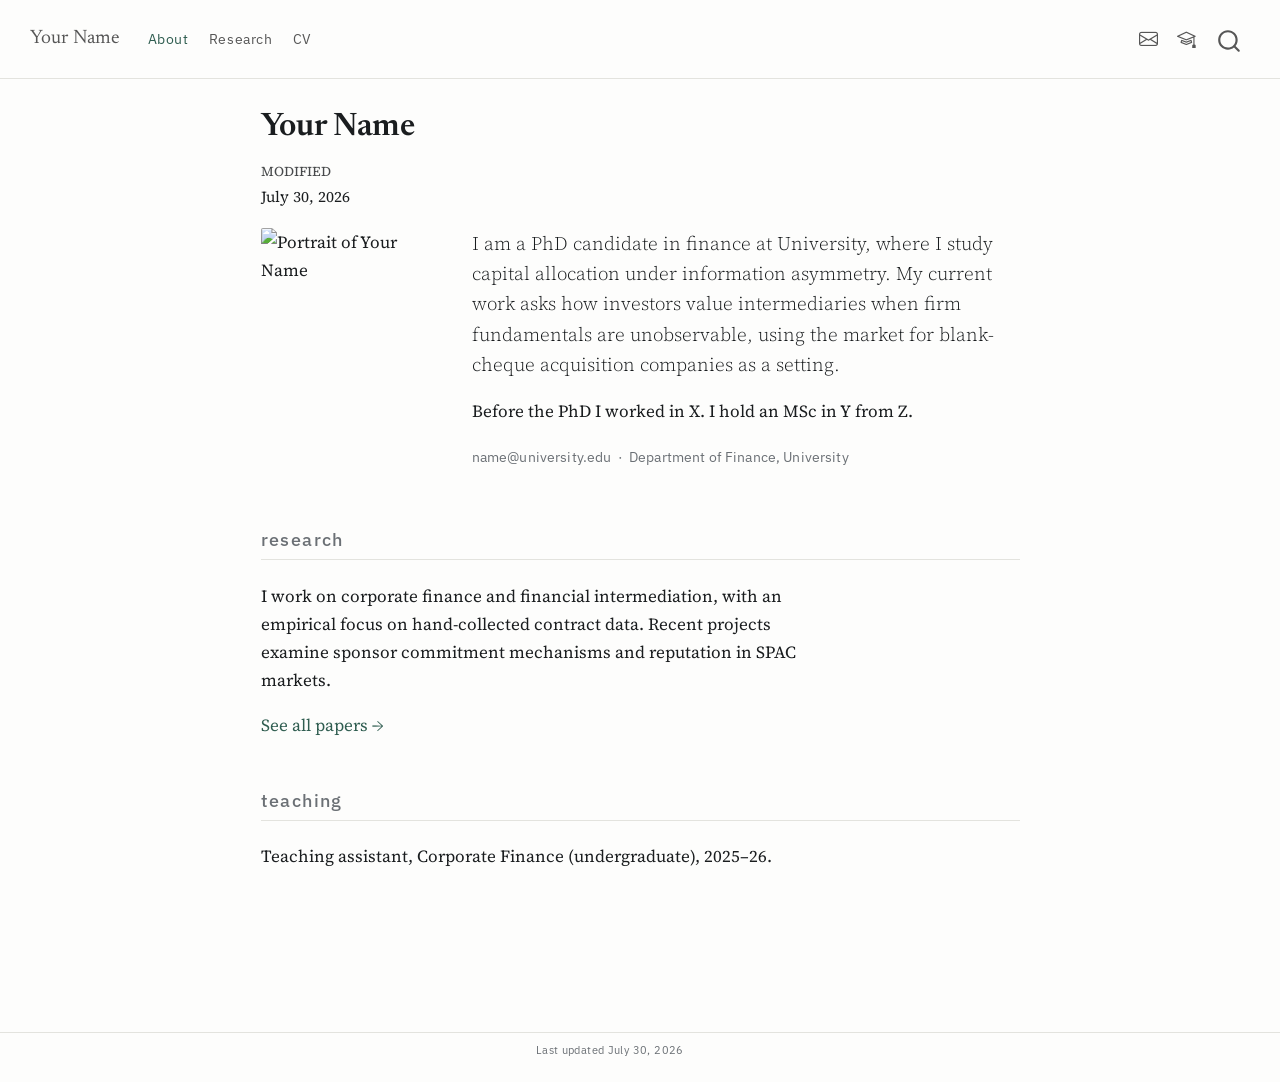
==== index.html @ f620adbe "Built site for gh-pages" ====
<!DOCTYPE html>
<html xmlns="http://www.w3.org/1999/xhtml" lang="en" xml:lang="en"><head>

<meta charset="utf-8">
<meta name="generator" content="quarto-1.10.18">

<meta name="viewport" content="width=device-width, initial-scale=1.0, user-scalable=yes">


<title>Your Name</title>
<style>
/* Default styles provided by pandoc.
** See https://pandoc.org/MANUAL.html#variables-for-html for config info.
*/
span.smallcaps{font-variant: small-caps;}
div.columns{display: flex; gap: 1.5em;}
div.column{flex: auto;}
@media screen {
div.columns{gap: min(4vw, 1.5em);}
div.column{overflow-x: auto;}
}
div.hanging-indent{margin-left: 1.5em; text-indent: -1.5em;}
ul.task-list{list-style: none;}
ul.task-list li input[type="checkbox"] {
  width: 0.8em;
  margin: 0 0.8em 0.2em -1em; /* quarto-specific, see https://github.com/quarto-dev/quarto-cli/issues/4556 */ 
  vertical-align: middle;
}
</style>


<script src="site_libs/quarto-nav/quarto-nav.js"></script>
<script src="site_libs/quarto-nav/headroom.min.js"></script>
<script src="site_libs/clipboard/clipboard.min.js"></script>
<script src="site_libs/quarto-search/autocomplete.umd.js"></script>
<script src="site_libs/quarto-search/fuse.min.js"></script>
<script src="site_libs/quarto-search/quarto-search.js"></script>
<meta name="quarto:offset" content="./">
<link href="./favicon.png" rel="icon" type="image/png">
<script src="site_libs/quarto-html/quarto.js" type="module"></script>
<script src="site_libs/quarto-html/tabsets/tabsets.js" type="module"></script>
<script src="site_libs/quarto-html/popper.min.js"></script>
<script src="site_libs/quarto-html/tippy.umd.min.js"></script>
<link href="site_libs/quarto-html/tippy.css" rel="stylesheet">
<link href="site_libs/quarto-html/quarto-syntax-highlighting-75d06ac546b781faeae0beb5d2969844.css" rel="stylesheet" id="quarto-text-highlighting-styles">
<script src="site_libs/bootstrap/bootstrap.min.js"></script>
<link href="site_libs/bootstrap/bootstrap-icons.css" rel="stylesheet">
<link href="site_libs/bootstrap/bootstrap-75b81019e50b06816dc39fe2b30ff748.min.css" rel="stylesheet" append-hash="true" id="quarto-bootstrap" data-mode="light">
<script id="quarto-search-options" type="application/json">{
  "location": "navbar",
  "copy-button": false,
  "collapse-after": 3,
  "panel-placement": "end",
  "type": "overlay",
  "limit": 50,
  "keyboard-shortcut": [
    "f",
    "/",
    "s"
  ],
  "show-item-context": false,
  "language": {
    "search-no-results-text": "No results",
    "search-matching-documents-text": "matching documents",
    "search-copy-link-title": "Copy link to search",
    "search-hide-matches-text": "Hide additional matches",
    "search-more-match-text": "more match in this document",
    "search-more-matches-text": "more matches in this document",
    "search-clear-button-title": "Clear",
    "search-text-placeholder": "",
    "search-detached-cancel-button-title": "Cancel",
    "search-submit-button-title": "Submit",
    "search-label": "Search"
  }
}</script>
<link rel="preconnect" href="https://fonts.googleapis.com">
<link rel="preconnect" href="https://fonts.gstatic.com" crossorigin="">
<link href="https://fonts.googleapis.com/css2?family=Newsreader:opsz,wght@6..72,400;6..72,500&amp;family=Source+Serif+4:opsz,wght@8..60,400;8..60,600&amp;family=IBM+Plex+Sans:wght@400;500&amp;display=swap" rel="stylesheet">


</head>

<body class="nav-fixed fullcontent quarto-light">

<div id="quarto-search-results"></div>
  <header id="quarto-header" class="headroom fixed-top">
    <nav class="navbar navbar-expand-lg " data-bs-theme="dark">
      <div class="navbar-container container-fluid">
      <div class="navbar-brand-container mx-auto">
    <a class="navbar-brand" href="./index.html">
    <span class="navbar-title">Your Name</span>
    </a>
  </div>
            <div id="quarto-search" class="" title="Search"></div>
          <button class="navbar-toggler" type="button" data-bs-toggle="collapse" data-bs-target="#navbarCollapse" aria-controls="navbarCollapse" role="menu" aria-expanded="false" aria-label="Toggle navigation" onclick="if (window.quartoToggleHeadroom) { window.quartoToggleHeadroom(); }">
  <span class="navbar-toggler-icon"></span>
</button>
          <div class="collapse navbar-collapse" id="navbarCollapse">
            <ul class="navbar-nav navbar-nav-scroll me-auto">
  <li class="nav-item">
    <a class="nav-link active" href="./index.html" aria-current="page"> 
<span class="menu-text">About</span></a>
  </li>  
  <li class="nav-item">
    <a class="nav-link" href="./research.html"> 
<span class="menu-text">Research</span></a>
  </li>  
  <li class="nav-item">
    <a class="nav-link" href="./cv.pdf"> 
<span class="menu-text">CV</span></a>
  </li>  
</ul>
            <ul class="navbar-nav navbar-nav-scroll ms-auto">
  <li class="nav-item compact">
    <a class="nav-link" href="mailto:name@university.edu"> <i class="bi bi-envelope" role="img" aria-label="Email">
</i> 
<span class="menu-text"></span></a>
  </li>  
  <li class="nav-item compact">
    <a class="nav-link" href="https://scholar.google.com/citations?user=YOURID"> <i class="bi bi-mortarboard" role="img" aria-label="Google Scholar">
</i> 
<span class="menu-text"></span></a>
  </li>  
</ul>
          </div> <!-- /navcollapse -->
            <div class="quarto-navbar-tools">
</div>
      </div> <!-- /container-fluid -->
    </nav>
</header>
<!-- content -->
<div id="quarto-content" class="quarto-container page-columns page-rows-contents page-layout-article page-navbar">
<!-- sidebar -->
<!-- margin-sidebar -->
    
<!-- main -->
<main class="content" id="quarto-document-content">

<header id="title-block-header" class="quarto-title-block default">
<div class="quarto-title">
<h1 class="title">Your Name</h1>
</div>



<div class="quarto-title-meta">

    
  
    <div>
    <div class="quarto-title-meta-heading">Modified</div>
    <div class="quarto-title-meta-contents">
      <p class="date-modified">July 30, 2026</p>
    </div>
  </div>
    
  </div>
  


</header>


<div class="intro">
<p><img src="profile.jpg" class="img-fluid" alt="Portrait of Your Name"></p>
<div>
<p><span class="lead">I am a PhD candidate in finance at University, where I study capital allocation under information asymmetry. My current work asks how investors value intermediaries when firm fundamentals are unobservable, using the market for blank-cheque acquisition companies as a setting.</span></p>
<p><span>Before the PhD I worked in X. I hold an MSc in Y from Z.</span></p>
<p><span class="meta">name@university.edu &nbsp;·&nbsp; Department of Finance, University</span></p>
</div>
</div>
<section id="research" class="level2">
<h2 data-anchor-id="research">research</h2>
<p>I work on corporate finance and financial intermediation, with an empirical focus on hand-collected contract data. Recent projects examine sponsor commitment mechanisms and reputation in SPAC markets.</p>
<p><a href="./research.html">See all papers →</a></p>
</section>
<section id="teaching" class="level2">
<h2 data-anchor-id="teaching">teaching</h2>
<p>Teaching assistant, Corporate Finance (undergraduate), 2025–26.</p>


</section>

</main> <!-- /main -->
<script id="quarto-html-after-body" type="application/javascript">
  window.document.addEventListener("DOMContentLoaded", function (event) {
    const isCodeAnnotation = (el) => {
      for (const clz of el.classList) {
        if (clz.startsWith('code-annotation-')) {                     
          return true;
        }
      }
      return false;
    }
    const onCopySuccess = function(e) {
      // button target
      const button = e.trigger;
      // don't keep focus
      button.blur();
      // flash "checked"
      button.classList.add('code-copy-button-checked');
      var currentTitle = button.getAttribute("title");
      button.setAttribute("title", "Copied!");
      let tooltip;
      if (window.bootstrap) {
        button.setAttribute("data-bs-toggle", "tooltip");
        button.setAttribute("data-bs-placement", "left");
        button.setAttribute("data-bs-title", "Copied!");
        tooltip = new bootstrap.Tooltip(button, 
          { trigger: "manual", 
            customClass: "code-copy-button-tooltip",
            offset: [0, -8]});
        tooltip.show();    
      }
      setTimeout(function() {
        if (tooltip) {
          tooltip.hide();
          button.removeAttribute("data-bs-title");
          button.removeAttribute("data-bs-toggle");
          button.removeAttribute("data-bs-placement");
        }
        button.setAttribute("title", currentTitle);
        button.classList.remove('code-copy-button-checked');
      }, 1000);
      // clear code selection
      e.clearSelection();
    }
    const getTextToCopy = function(trigger) {
      const outerScaffold = trigger.parentElement.cloneNode(true);
      const codeEl = outerScaffold.querySelector('code');
      for (const childEl of codeEl.children) {
        if (isCodeAnnotation(childEl)) {
          childEl.remove();
        }
      }
      return codeEl.innerText;
    }
    const clipboard = new window.ClipboardJS('.code-copy-button:not([data-in-quarto-modal])', {
      text: getTextToCopy
    });
    clipboard.on('success', onCopySuccess);
    if (window.document.getElementById('quarto-embedded-source-code-modal')) {
      const clipboardModal = new window.ClipboardJS('.code-copy-button[data-in-quarto-modal]', {
        text: getTextToCopy,
        container: window.document.getElementById('quarto-embedded-source-code-modal')
      });
      clipboardModal.on('success', onCopySuccess);
    }
      var localhostRegex = new RegExp(/^(?:http|https):\/\/localhost\:?[0-9]*\//);
      var mailtoRegex = new RegExp(/^mailto:/);
        var filterRegex = new RegExp("https:\/\/yourname\.com");
      var isInternal = (href) => {
          return filterRegex.test(href) || localhostRegex.test(href) || mailtoRegex.test(href);
      }
      // Inspect non-navigation links and adorn them if external
     var links = window.document.querySelectorAll('a[href]:not(.nav-link):not(.navbar-brand):not(.toc-action):not(.sidebar-link):not(.sidebar-item-toggle):not(.pagination-link):not(.no-external):not([aria-hidden]):not(.dropdown-item):not(.quarto-navigation-tool):not(.about-link)');
      for (var i=0; i<links.length; i++) {
        const link = links[i];
        if (!isInternal(link.href)) {
          // undo the damage that might have been done by quarto-nav.js in the case of
          // links that we want to consider external
          if (link.dataset.originalHref !== undefined) {
            link.href = link.dataset.originalHref;
          }
            // target, if specified
            link.setAttribute("target", "_blank");
            if (link.getAttribute("rel") === null) {
              link.setAttribute("rel", "noopener");
            }
        }
      }
    function tippyHover(el, contentFn, onTriggerFn, onUntriggerFn) {
      const config = {
        allowHTML: true,
        maxWidth: 500,
        delay: 100,
        arrow: false,
        appendTo: function(el) {
            return el.parentElement;
        },
        interactive: true,
        interactiveBorder: 10,
        theme: 'quarto',
        placement: 'bottom-start',
      };
      if (contentFn) {
        config.content = contentFn;
      }
      if (onTriggerFn) {
        config.onTrigger = onTriggerFn;
      }
      if (onUntriggerFn) {
        config.onUntrigger = onUntriggerFn;
      }
      window.tippy(el, config); 
    }
    const noterefs = window.document.querySelectorAll('a[role="doc-noteref"]');
    for (var i=0; i<noterefs.length; i++) {
      const ref = noterefs[i];
      tippyHover(ref, function() {
        // use id or data attribute instead here
        let href = ref.getAttribute('data-footnote-href') || ref.getAttribute('href');
        try { href = new URL(href).hash; } catch {}
        const id = href.replace(/^#\/?/, "");
        const note = window.document.getElementById(id);
        if (note) {
          return note.innerHTML;
        } else {
          return "";
        }
      });
    }
    const xrefs = window.document.querySelectorAll('a.quarto-xref');
    const processXRef = (id, note) => {
      // Strip column container classes
      const stripColumnClz = (el) => {
        el.classList.remove("page-full", "page-columns");
        if (el.children) {
          for (const child of el.children) {
            stripColumnClz(child);
          }
        }
      }
      stripColumnClz(note)
      if (id === null || id.startsWith('sec-')) {
        // Special case sections, only their first couple elements
        const container = document.createElement("div");
        if (note.children && note.children.length > 2) {
          container.appendChild(note.children[0].cloneNode(true));
          for (let i = 1; i < note.children.length; i++) {
            const child = note.children[i];
            if (child.tagName === "P" && child.innerText === "") {
              continue;
            } else {
              container.appendChild(child.cloneNode(true));
              break;
            }
          }
          if (window.Quarto?.typesetMath) {
            window.Quarto.typesetMath(container);
          }
          return container.innerHTML
        } else {
          if (window.Quarto?.typesetMath) {
            window.Quarto.typesetMath(note);
          }
          return note.innerHTML;
        }
      } else {
        // Remove any anchor links if they are present
        const anchorLink = note.querySelector('a.anchorjs-link');
        if (anchorLink) {
          anchorLink.remove();
        }
        if (window.Quarto?.typesetMath) {
          window.Quarto.typesetMath(note);
        }
        if (note.classList.contains("callout")) {
          return note.outerHTML;
        } else {
          return note.innerHTML;
        }
      }
    }
    for (var i=0; i<xrefs.length; i++) {
      const xref = xrefs[i];
      tippyHover(xref, undefined, function(instance) {
        instance.disable();
        let url = xref.getAttribute('href');
        let hash = undefined; 
        if (url.startsWith('#')) {
          hash = url;
        } else {
          try { hash = new URL(url).hash; } catch {}
        }
        if (hash) {
          const id = hash.replace(/^#\/?/, "");
          const note = window.document.getElementById(id);
          if (note !== null) {
            try {
              const html = processXRef(id, note.cloneNode(true));
              instance.setContent(html);
            } finally {
              instance.enable();
              instance.show();
            }
          } else {
            // See if we can fetch this
            fetch(url.split('#')[0])
            .then(res => res.text())
            .then(html => {
              const parser = new DOMParser();
              const htmlDoc = parser.parseFromString(html, "text/html");
              const note = htmlDoc.getElementById(id);
              if (note !== null) {
                const html = processXRef(id, note);
                instance.setContent(html);
              } 
            }).finally(() => {
              instance.enable();
              instance.show();
            });
          }
        } else {
          // See if we can fetch a full url (with no hash to target)
          // This is a special case and we should probably do some content thinning / targeting
          fetch(url)
          .then(res => res.text())
          .then(html => {
            const parser = new DOMParser();
            const htmlDoc = parser.parseFromString(html, "text/html");
            const note = htmlDoc.querySelector('main.content');
            if (note !== null) {
              // This should only happen for chapter cross references
              // (since there is no id in the URL)
              // remove the first header
              if (note.children.length > 0 && note.children[0].tagName === "HEADER") {
                note.children[0].remove();
              }
              const html = processXRef(null, note);
              instance.setContent(html);
            } 
          }).finally(() => {
            instance.enable();
            instance.show();
          });
        }
      }, function(instance) {
      });
    }
        let selectedAnnoteEl;
        const selectorForAnnotation = ( cell, annotation) => {
          let cellAttr = 'data-code-cell="' + cell + '"';
          let lineAttr = 'data-code-annotation="' +  annotation + '"';
          const selector = 'span[' + cellAttr + '][' + lineAttr + ']';
          return selector;
        }
        const selectCodeLines = (annoteEl) => {
          const doc = window.document;
          const targetCell = annoteEl.getAttribute("data-target-cell");
          const targetAnnotation = annoteEl.getAttribute("data-target-annotation");
          const annoteSpan = window.document.querySelector(selectorForAnnotation(targetCell, targetAnnotation));
          const lines = annoteSpan.getAttribute("data-code-lines").split(",");
          const lineIds = lines.map((line) => {
            return targetCell + "-" + line;
          })
          let top = null;
          let height = null;
          let parent = null;
          if (lineIds.length > 0) {
              //compute the position of the single el (top and bottom and make a div)
              const el = window.document.getElementById(lineIds[0]);
              top = el.offsetTop;
              height = el.offsetHeight;
              parent = el.parentElement.parentElement;
            if (lineIds.length > 1) {
              const lastEl = window.document.getElementById(lineIds[lineIds.length - 1]);
              const bottom = lastEl.offsetTop + lastEl.offsetHeight;
              height = bottom - top;
            }
            if (top !== null && height !== null && parent !== null) {
              // cook up a div (if necessary) and position it 
              let div = window.document.getElementById("code-annotation-line-highlight");
              if (div === null) {
                div = window.document.createElement("div");
                div.setAttribute("id", "code-annotation-line-highlight");
                div.style.position = 'absolute';
                parent.appendChild(div);
              }
              div.style.top = top - 2 + "px";
              div.style.height = height + 4 + "px";
              div.style.left = 0;
              let gutterDiv = window.document.getElementById("code-annotation-line-highlight-gutter");
              if (gutterDiv === null) {
                gutterDiv = window.document.createElement("div");
                gutterDiv.setAttribute("id", "code-annotation-line-highlight-gutter");
                gutterDiv.style.position = 'absolute';
                const codeCell = window.document.getElementById(targetCell);
                const gutter = codeCell.querySelector('.code-annotation-gutter');
                gutter.appendChild(gutterDiv);
              }
              gutterDiv.style.top = top - 2 + "px";
              gutterDiv.style.height = height + 4 + "px";
            }
            selectedAnnoteEl = annoteEl;
          }
        };
        const unselectCodeLines = () => {
          const elementsIds = ["code-annotation-line-highlight", "code-annotation-line-highlight-gutter"];
          elementsIds.forEach((elId) => {
            const div = window.document.getElementById(elId);
            if (div) {
              div.remove();
            }
          });
          selectedAnnoteEl = undefined;
        };
          // Handle positioning of the toggle
      window.addEventListener(
        "resize",
        throttle(() => {
          elRect = undefined;
          if (selectedAnnoteEl) {
            selectCodeLines(selectedAnnoteEl);
          }
        }, 10)
      );
      function throttle(fn, ms) {
      let throttle = false;
      let timer;
        return (...args) => {
          if(!throttle) { // first call gets through
              fn.apply(this, args);
              throttle = true;
          } else { // all the others get throttled
              if(timer) clearTimeout(timer); // cancel #2
              timer = setTimeout(() => {
                fn.apply(this, args);
                timer = throttle = false;
              }, ms);
          }
        };
      }
        // Attach click handler to the DT
        const annoteDls = window.document.querySelectorAll('dt[data-target-cell]');
        for (const annoteDlNode of annoteDls) {
          annoteDlNode.addEventListener('click', (event) => {
            const clickedEl = event.target;
            if (clickedEl !== selectedAnnoteEl) {
              unselectCodeLines();
              const activeEl = window.document.querySelector('dt[data-target-cell].code-annotation-active');
              if (activeEl) {
                activeEl.classList.remove('code-annotation-active');
              }
              selectCodeLines(clickedEl);
              clickedEl.classList.add('code-annotation-active');
            } else {
              // Unselect the line
              unselectCodeLines();
              clickedEl.classList.remove('code-annotation-active');
            }
          });
        }
    const findCites = (el) => {
      const parentEl = el.parentElement;
      if (parentEl) {
        const cites = parentEl.dataset.cites;
        if (cites) {
          return {
            el,
            cites: cites.split(' ')
          };
        } else {
          return findCites(el.parentElement)
        }
      } else {
        return undefined;
      }
    };
    var bibliorefs = window.document.querySelectorAll('a[role="doc-biblioref"]');
    for (var i=0; i<bibliorefs.length; i++) {
      const ref = bibliorefs[i];
      const citeInfo = findCites(ref);
      if (citeInfo) {
        tippyHover(citeInfo.el, function() {
          var popup = window.document.createElement('div');
          citeInfo.cites.forEach(function(cite) {
            var citeDiv = window.document.createElement('div');
            citeDiv.classList.add('hanging-indent');
            citeDiv.classList.add('csl-entry');
            var biblioDiv = window.document.getElementById('ref-' + cite);
            if (biblioDiv) {
              citeDiv.innerHTML = biblioDiv.innerHTML;
            }
            popup.appendChild(citeDiv);
          });
          return popup.innerHTML;
        });
      }
    }
  });
  </script>
</div> <!-- /content -->
<footer class="footer">
  <div class="nav-footer">
    <div class="nav-footer-left">
      &nbsp;
    </div>   
    <div class="nav-footer-center">
<p>Last updated July 30, 2026</p>
</div>
    <div class="nav-footer-right">
      &nbsp;
    </div>
  </div>
</footer>




</body></html>
---- site_libs/quarto-html/tippy.css ----
.tippy-box[data-animation=fade][data-state=hidden]{opacity:0}[data-tippy-root]{max-width:calc(100vw - 10px)}.tippy-box{position:relative;background-color:#333;color:#fff;border-radius:4px;font-size:14px;line-height:1.4;white-space:normal;outline:0;transition-property:transform,visibility,opacity}.tippy-box[data-placement^=top]>.tippy-arrow{bottom:0}.tippy-box[data-placement^=top]>.tippy-arrow:before{bottom:-7px;left:0;border-width:8px 8px 0;border-top-color:initial;transform-origin:center top}.tippy-box[data-placement^=bottom]>.tippy-arrow{top:0}.tippy-box[data-placement^=bottom]>.tippy-arrow:before{top:-7px;left:0;border-width:0 8px 8px;border-bottom-color:initial;transform-origin:center bottom}.tippy-box[data-placement^=left]>.tippy-arrow{right:0}.tippy-box[data-placement^=left]>.tippy-arrow:before{border-width:8px 0 8px 8px;border-left-color:initial;right:-7px;transform-origin:center left}.tippy-box[data-placement^=right]>.tippy-arrow{left:0}.tippy-box[data-placement^=right]>.tippy-arrow:before{left:-7px;border-width:8px 8px 8px 0;border-right-color:initial;transform-origin:center right}.tippy-box[data-inertia][data-state=visible]{transition-timing-function:cubic-bezier(.54,1.5,.38,1.11)}.tippy-arrow{width:16px;height:16px;color:#333}.tippy-arrow:before{content:"";position:absolute;border-color:transparent;border-style:solid}.tippy-content{position:relative;padding:5px 9px;z-index:1}
---- site_libs/quarto-html/quarto-syntax-highlighting-75d06ac546b781faeae0beb5d2969844.css ----
/* quarto syntax highlight colors */
:root {
  --quarto-hl-ot-color: #003B4F;
  --quarto-hl-at-color: #657422;
  --quarto-hl-ss-color: #20794D;
  --quarto-hl-an-color: #5E5E5E;
  --quarto-hl-fu-color: #4758AB;
  --quarto-hl-st-color: #20794D;
  --quarto-hl-cf-color: #003B4F;
  --quarto-hl-op-color: #5E5E5E;
  --quarto-hl-er-color: #AD0000;
  --quarto-hl-bn-color: #AD0000;
  --quarto-hl-al-color: #AD0000;
  --quarto-hl-va-color: #111111;
  --quarto-hl-bu-color: inherit;
  --quarto-hl-ex-color: inherit;
  --quarto-hl-pp-color: #AD0000;
  --quarto-hl-in-color: #5E5E5E;
  --quarto-hl-vs-color: #20794D;
  --quarto-hl-wa-color: #5E5E5E;
  --quarto-hl-do-color: #5E5E5E;
  --quarto-hl-im-color: #00769E;
  --quarto-hl-ch-color: #20794D;
  --quarto-hl-dt-color: #AD0000;
  --quarto-hl-fl-color: #AD0000;
  --quarto-hl-co-color: #5E5E5E;
  --quarto-hl-cv-color: #5E5E5E;
  --quarto-hl-cn-color: #8f5902;
  --quarto-hl-sc-color: #5E5E5E;
  --quarto-hl-dv-color: #AD0000;
  --quarto-hl-kw-color: #003B4F;
}

/* other quarto variables */
:root {
  --quarto-font-monospace: ui-monospace, "SF Mono", Menlo, monospace;
}

/* syntax highlight based on Pandoc's rules */
pre > code.sourceCode > span {
  color: #003B4F;
}

code.sourceCode > span {
  color: #003B4F;
}

div.sourceCode,
div.sourceCode pre.sourceCode {
  color: #003B4F;
}

/* Normal */
code span {
  color: #003B4F;
}

/* Alert */
code span.al {
  color: #AD0000;
  font-style: inherit;
}

/* Annotation */
code span.an {
  color: #5E5E5E;
  font-style: inherit;
}

/* Attribute */
code span.at {
  color: #657422;
  font-style: inherit;
}

/* BaseN */
code span.bn {
  color: #AD0000;
  font-style: inherit;
}

/* BuiltIn */
code span.bu {
  font-style: inherit;
}

/* ControlFlow */
code span.cf {
  color: #003B4F;
  font-weight: bold;
  font-style: inherit;
}

/* Char */
code span.ch {
  color: #20794D;
  font-style: inherit;
}

/* Constant */
code span.cn {
  color: #8f5902;
  font-style: inherit;
}

/* Comment */
code span.co {
  color: #5E5E5E;
  font-style: inherit;
}

/* CommentVar */
code span.cv {
  color: #5E5E5E;
  font-style: italic;
}

/* Documentation */
code span.do {
  color: #5E5E5E;
  font-style: italic;
}

/* DataType */
code span.dt {
  color: #AD0000;
  font-style: inherit;
}

/* DecVal */
code span.dv {
  color: #AD0000;
  font-style: inherit;
}

/* Error */
code span.er {
  color: #AD0000;
  font-style: inherit;
}

/* Extension */
code span.ex {
  font-style: inherit;
}

/* Float */
code span.fl {
  color: #AD0000;
  font-style: inherit;
}

/* Function */
code span.fu {
  color: #4758AB;
  font-style: inherit;
}

/* Import */
code span.im {
  color: #00769E;
  font-style: inherit;
}

/* Information */
code span.in {
  color: #5E5E5E;
  font-style: inherit;
}

/* Keyword */
code span.kw {
  color: #003B4F;
  font-weight: bold;
  font-style: inherit;
}

/* Operator */
code span.op {
  color: #5E5E5E;
  font-style: inherit;
}

/* Other */
code span.ot {
  color: #003B4F;
  font-style: inherit;
}

/* Preprocessor */
code span.pp {
  color: #AD0000;
  font-style: inherit;
}

/* SpecialChar */
code span.sc {
  color: #5E5E5E;
  font-style: inherit;
}

/* SpecialString */
code span.ss {
  color: #20794D;
  font-style: inherit;
}

/* String */
code span.st {
  color: #20794D;
  font-style: inherit;
}

/* Variable */
code span.va {
  color: #111111;
  font-style: inherit;
}

/* VerbatimString */
code span.vs {
  color: #20794D;
  font-style: inherit;
}

/* Warning */
code span.wa {
  color: #5E5E5E;
  font-style: italic;
}

.prevent-inlining {
  content: "</";
}

/*# sourceMappingURL=30b85e5c3d45e246b335c7ebe7a8c4ee.css.map */
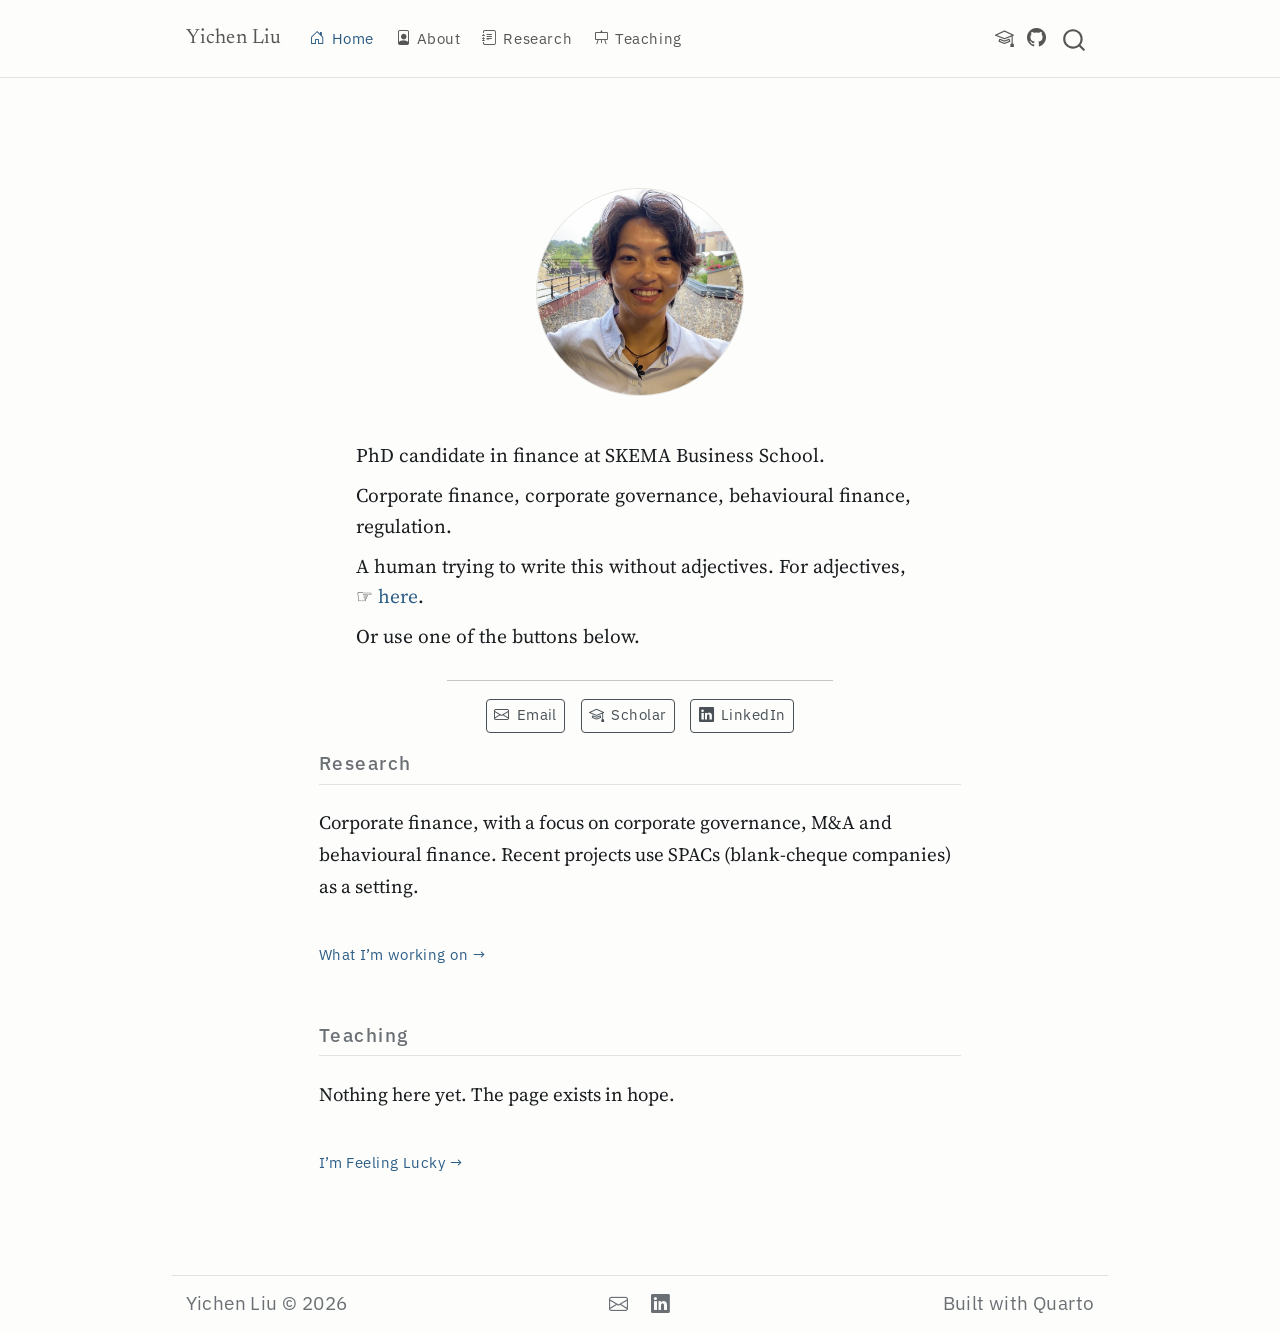
==== commit 722ac764: "Built site for gh-pages" ====
--- a/index.html
+++ b/index.html
@@ -7,7 +7,7 @@
 <meta name="viewport" content="width=device-width, initial-scale=1.0, user-scalable=yes">
 
 
-<title>Your Name</title>
+<title>Yichen Liu</title>
 <style>
 /* Default styles provided by pandoc.
 ** See https://pandoc.org/MANUAL.html#variables-for-html for config info.
@@ -30,13 +30,11 @@
 
 
 <script src="site_libs/quarto-nav/quarto-nav.js"></script>
-<script src="site_libs/quarto-nav/headroom.min.js"></script>
 <script src="site_libs/clipboard/clipboard.min.js"></script>
 <script src="site_libs/quarto-search/autocomplete.umd.js"></script>
 <script src="site_libs/quarto-search/fuse.min.js"></script>
 <script src="site_libs/quarto-search/quarto-search.js"></script>
 <meta name="quarto:offset" content="./">
-<link href="./favicon.png" rel="icon" type="image/png">
 <script src="site_libs/quarto-html/quarto.js" type="module"></script>
 <script src="site_libs/quarto-html/tabsets/tabsets.js" type="module"></script>
 <script src="site_libs/quarto-html/popper.min.js"></script>
@@ -45,7 +43,7 @@
 <link href="site_libs/quarto-html/quarto-syntax-highlighting-75d06ac546b781faeae0beb5d2969844.css" rel="stylesheet" id="quarto-text-highlighting-styles">
 <script src="site_libs/bootstrap/bootstrap.min.js"></script>
 <link href="site_libs/bootstrap/bootstrap-icons.css" rel="stylesheet">
-<link href="site_libs/bootstrap/bootstrap-75b81019e50b06816dc39fe2b30ff748.min.css" rel="stylesheet" append-hash="true" id="quarto-bootstrap" data-mode="light">
+<link href="site_libs/bootstrap/bootstrap-da382be861b5b99f1867122f31bb0491.min.css" rel="stylesheet" append-hash="true" id="quarto-bootstrap" data-mode="light">
 <script id="quarto-search-options" type="application/json">{
   "location": "navbar",
   "copy-button": false,
@@ -78,9 +76,13 @@
 <link href="https://fonts.googleapis.com/css2?family=Newsreader:opsz,wght@6..72,400;6..72,500&amp;family=Source+Serif+4:opsz,wght@8..60,400;8..60,600&amp;family=IBM+Plex+Sans:wght@400;500&amp;display=swap" rel="stylesheet">
 
 
+<meta property="og:title" content="Yichen Liu">
+<meta property="og:description" content="PhD candidate in finance.">
+<meta property="og:image" content="https://nehciyl.github.io/profile.jpg">
+<meta property="og:site_name" content="Yichen Liu">
 </head>
 
-<body class="nav-fixed fullcontent quarto-light">
+<body class="nav-fixed quarto-light">
 
 <div id="quarto-search-results"></div>
   <header id="quarto-header" class="headroom fixed-top">
@@ -88,7 +90,7 @@
       <div class="navbar-container container-fluid">
       <div class="navbar-brand-container mx-auto">
     <a class="navbar-brand" href="./index.html">
-    <span class="navbar-title">Your Name</span>
+    <span class="navbar-title">Yichen Liu</span>
     </a>
   </div>
             <div id="quarto-search" class="" title="Search"></div>
@@ -98,90 +100,88 @@
           <div class="collapse navbar-collapse" id="navbarCollapse">
             <ul class="navbar-nav navbar-nav-scroll me-auto">
   <li class="nav-item">
-    <a class="nav-link active" href="./index.html" aria-current="page"> 
+    <a class="nav-link active" href="./index.html" aria-current="page"> <i class="bi bi-house-door" role="img">
+</i> 
+<span class="menu-text">Home</span></a>
+  </li>  
+  <li class="nav-item">
+    <a class="nav-link" href="./about.html"> <i class="bi bi-file-person" role="img">
+</i> 
 <span class="menu-text">About</span></a>
   </li>  
   <li class="nav-item">
-    <a class="nav-link" href="./research.html"> 
+    <a class="nav-link" href="./research.html"> <i class="bi bi-journal-text" role="img">
+</i> 
 <span class="menu-text">Research</span></a>
   </li>  
   <li class="nav-item">
-    <a class="nav-link" href="./cv.pdf"> 
-<span class="menu-text">CV</span></a>
-  </li>  
-</ul>
-            <ul class="navbar-nav navbar-nav-scroll ms-auto">
-  <li class="nav-item compact">
-    <a class="nav-link" href="mailto:name@university.edu"> <i class="bi bi-envelope" role="img" aria-label="Email">
+    <a class="nav-link" href="./teaching.html"> <i class="bi bi-easel" role="img">
 </i> 
-<span class="menu-text"></span></a>
-  </li>  
-  <li class="nav-item compact">
-    <a class="nav-link" href="https://scholar.google.com/citations?user=YOURID"> <i class="bi bi-mortarboard" role="img" aria-label="Google Scholar">
-</i> 
-<span class="menu-text"></span></a>
+<span class="menu-text">Teaching</span></a>
   </li>  
 </ul>
           </div> <!-- /navcollapse -->
             <div class="quarto-navbar-tools">
+    <a href="https://orcid.org/0009-0001-8822-1929" title="" class="quarto-navigation-tool px-1" aria-label=""><i class="bi bi-mortarboard"></i></a>
+    <a href="https://github.com/NehciyL" title="" class="quarto-navigation-tool px-1" aria-label=""><i class="bi bi-github"></i></a>
 </div>
       </div> <!-- /container-fluid -->
     </nav>
 </header>
 <!-- content -->
-<div id="quarto-content" class="quarto-container page-columns page-rows-contents page-layout-article page-navbar">
+<div id="quarto-content" class="quarto-container page-columns page-rows-contents page-layout-full page-navbar">
 <!-- sidebar -->
 <!-- margin-sidebar -->
     
 <!-- main -->
-<main class="content" id="quarto-document-content">
-
-<header id="title-block-header" class="quarto-title-block default">
-<div class="quarto-title">
-<h1 class="title">Your Name</h1>
-</div>
-
-
-
-<div class="quarto-title-meta">
-
-    
-  
-    <div>
-    <div class="quarto-title-meta-heading">Modified</div>
-    <div class="quarto-title-meta-contents">
-      <p class="date-modified">July 30, 2026</p>
-    </div>
-  </div>
-    
-  </div>
-  
-
-
-</header>
-
-
-<div class="intro">
-<p><img src="profile.jpg" class="img-fluid" alt="Portrait of Your Name"></p>
-<div>
-<p><span class="lead">I am a PhD candidate in finance at University, where I study capital allocation under information asymmetry. My current work asks how investors value intermediaries when firm fundamentals are unobservable, using the market for blank-cheque acquisition companies as a setting.</span></p>
-<p><span>Before the PhD I worked in X. I hold an MSc in Y from Z.</span></p>
-<p><span class="meta">name@university.edu &nbsp;·&nbsp; Department of Finance, University</span></p>
+<main class="content column-page" id="quarto-document-content">
+
+
+
+
+<div class="quarto-about-jolla column-page">
+  <img src="profile.jpg" class="about-image
+  round " style="height: 11em; width: 11em;">
+ <header id="title-block-header" class="quarto-title-block"></header><div id="intro">
+<ul>
+<li>PhD candidate in finance at SKEMA Business School.</li>
+<li>Corporate finance, corporate governance, behavioural finance, regulation.</li>
+<li>A human trying to write this without adjectives. For adjectives, ☞ <a href="./about.html">here</a>.</li>
+<li>Or use one of the buttons below.</li>
+</ul>
+</div> 
+  <hr class="about-sep">
+   <div class="about-links">
+  <a href="mailto:yichen1.liu@skema.edu" class="about-link" rel="" target="">
+    <i class="bi bi-envelope"></i>
+     <span class="about-link-text">Email</span>
+  </a>
+  <a href="https://orcid.org/0009-0001-8822-1929" class="about-link" rel="" target="">
+    <i class="bi bi-mortarboard"></i>
+     <span class="about-link-text">Scholar</span>
+  </a>
+  <a href="https://www.linkedin.com/in/yichen-l-a84246105" class="about-link" rel="" target="">
+    <i class="bi bi-linkedin"></i>
+     <span class="about-link-text">LinkedIn</span>
+  </a>
 </div>
 </div>
+
 <section id="research" class="level2">
-<h2 data-anchor-id="research">research</h2>
-<p>I work on corporate finance and financial intermediation, with an empirical focus on hand-collected contract data. Recent projects examine sponsor commitment mechanisms and reputation in SPAC markets.</p>
-<p><a href="./research.html">See all papers →</a></p>
+<h2 data-anchor-id="research">Research</h2>
+<p>Corporate finance, with a focus on corporate governance, M&amp;A and behavioural finance. Recent projects use SPACs (blank-cheque companies) as a setting.</p>
+<p><a href="./research.html" class="more">What I’m working on →</a></p>
 </section>
 <section id="teaching" class="level2">
-<h2 data-anchor-id="teaching">teaching</h2>
-<p>Teaching assistant, Corporate Finance (undergraduate), 2025–26.</p>
+<h2 data-anchor-id="teaching">Teaching</h2>
+<p>Nothing here yet. The page exists in hope.</p>
+<p><a href="./teaching.html" class="more">I’m Feeling Lucky →</a></p>
+
 
 
 </section>
 
-</main> <!-- /main -->
+<a onclick="window.scrollTo(0, 0); return false;" role="button" id="quarto-back-to-top"><i class="bi bi-arrow-up"></i> Back to top</a></main> <!-- /main -->
 <script id="quarto-html-after-body" type="application/javascript">
   window.document.addEventListener("DOMContentLoaded", function (event) {
     const isCodeAnnotation = (el) => {
@@ -248,7 +248,7 @@
     }
       var localhostRegex = new RegExp(/^(?:http|https):\/\/localhost\:?[0-9]*\//);
       var mailtoRegex = new RegExp(/^mailto:/);
-        var filterRegex = new RegExp("https:\/\/yourname\.com");
+        var filterRegex = new RegExp("https:\/\/nehciyl\.github\.io\/");
       var isInternal = (href) => {
           return filterRegex.test(href) || localhostRegex.test(href) || mailtoRegex.test(href);
       }
@@ -584,14 +584,27 @@
 <footer class="footer">
   <div class="nav-footer">
     <div class="nav-footer-left">
-      &nbsp;
-    </div>   
+<p>Yichen Liu © 2026</p>
+</div>   
     <div class="nav-footer-center">
-<p>Last updated July 30, 2026</p>
+      <ul class="footer-items list-unstyled">
+    <li class="nav-item compact">
+    <a class="nav-link" href="mailto:yichen1.liu@skema.edu">
+      <i class="bi bi-envelope" role="img">
+</i> 
+    </a>
+  </li>  
+    <li class="nav-item compact">
+    <a class="nav-link" href="https://www.linkedin.com/in/yichen-l-a84246105">
+      <i class="bi bi-linkedin" role="img">
+</i> 
+    </a>
+  </li>  
+</ul>
+    </div>
+    <div class="nav-footer-right">
+<p>Built with <a href="https://quarto.org/">Quarto</a></p>
 </div>
-    <div class="nav-footer-right">
-      &nbsp;
-    </div>
   </div>
 </footer>
 
